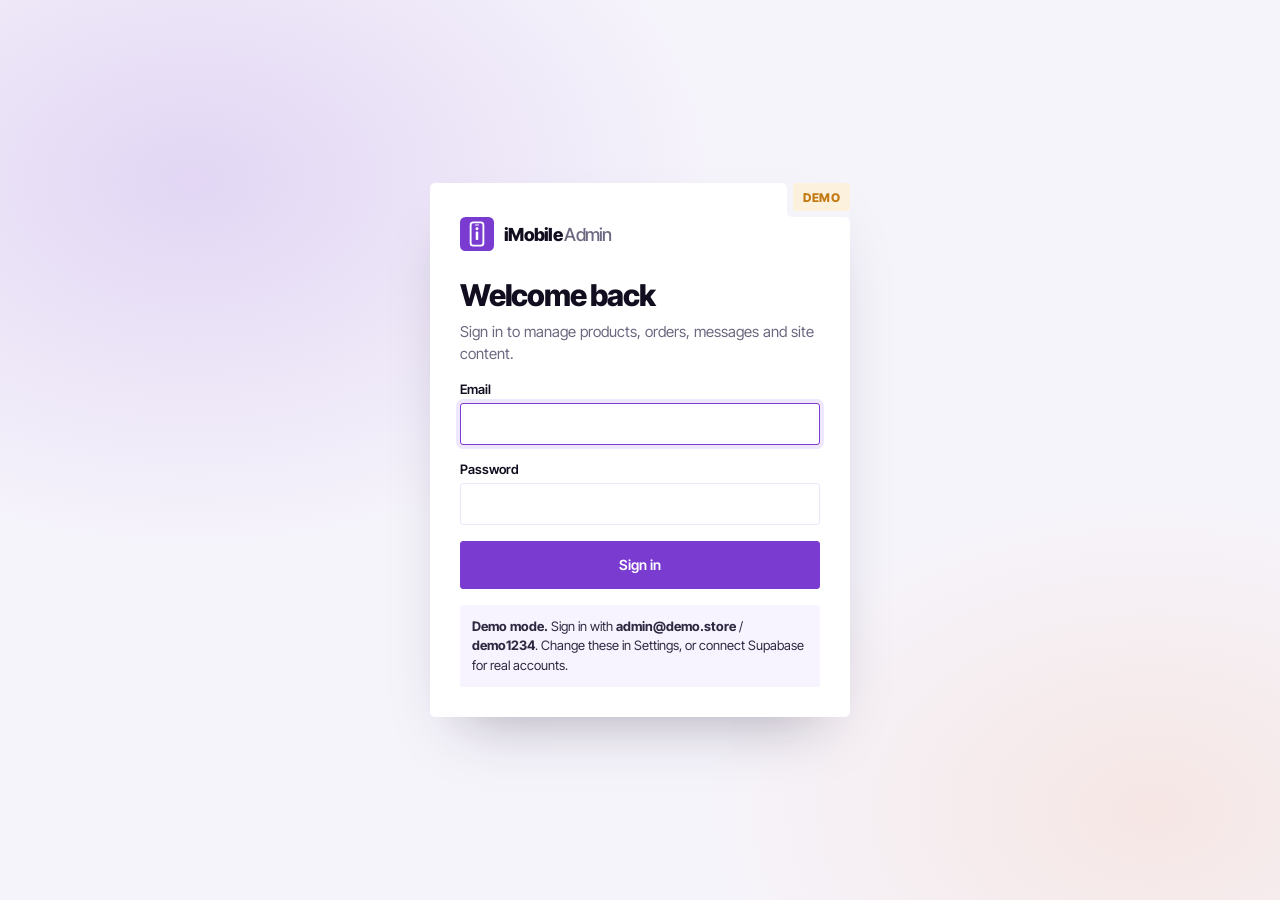
==== admin/index.html @ f0887893 "Admin panel and items added" ====
<!DOCTYPE html>
<html lang="en">
<head>
  <meta charset="UTF-8" />
  <meta name="viewport" content="width=device-width, initial-scale=1.0" />
  <title>Dashboard — iMobile</title>
  <meta name="robots" content="noindex, nofollow" />
  <link rel="icon" href="../assets/favicon.svg" type="image/svg+xml" />
  <meta name="theme-color" content="#7a3bd0" />
  <link rel="preconnect" href="https://fonts.googleapis.com" />
  <link rel="preconnect" href="https://fonts.gstatic.com" crossorigin />
  <link href="https://fonts.googleapis.com/css2?family=Inter+Tight:wght@400;500;600;700;800&display=swap" rel="stylesheet" />
  <link rel="stylesheet" href="admin.css" />
</head>
<body>

  <!-- ============ LOGIN ============ -->
  <section class="login" data-login hidden>
    <form class="login__card cut" data-login-form>
      <span class="cut__notch"><span class="mode-chip" data-mode-chip>Demo</span></span>
      <a href="../index.html" class="brand">
        <svg class="brand__mark" viewBox="0 0 64 64" aria-hidden="true">
          <rect width="64" height="64" rx="10" fill="#7a3bd0"/>
          <rect x="20" y="10" width="24" height="44" rx="5" fill="none" stroke="#fff" stroke-width="3.5"/>
          <circle cx="32" cy="22" r="2.8" fill="#fff"/><rect x="29.6" y="27.5" width="4.8" height="16" rx="1.5" fill="#fff"/>
          <rect x="28" y="14" width="8" height="1.8" rx="0.9" fill="#fff"/>
        </svg>
        <span>iMobile <em>Admin</em></span>
      </a>
      <h1>Welcome back</h1>
      <p class="muted">Sign in to manage products, orders, messages and site content.</p>
      <label class="fld"><span>Email</span><input class="inp" name="email" type="email" autocomplete="username" required /></label>
      <label class="fld"><span>Password</span><input class="inp" name="password" type="password" autocomplete="current-password" required /></label>
      <p class="login__error" data-login-error hidden></p>
      <button class="btn btn--primary btn--block" type="submit">Sign in</button>
      <p class="login__hint" data-demo-hint hidden></p>
    </form>
  </section>

  <!-- ============ APP ============ -->
  <div class="app" data-app hidden>
    <aside class="side" data-side>
      <a href="#/overview" class="brand">
        <svg class="brand__mark" viewBox="0 0 64 64" aria-hidden="true">
          <rect width="64" height="64" rx="10" fill="#7a3bd0"/>
          <rect x="20" y="10" width="24" height="44" rx="5" fill="none" stroke="#fff" stroke-width="3.5"/>
          <circle cx="32" cy="22" r="2.8" fill="#fff"/><rect x="29.6" y="27.5" width="4.8" height="16" rx="1.5" fill="#fff"/>
          <rect x="28" y="14" width="8" height="1.8" rx="0.9" fill="#fff"/>
        </svg>
        <span>iMobile <em>Admin</em></span>
      </a>
      <nav class="side__nav" data-side-nav></nav>
      <div class="side__foot">
        <div class="conn" data-conn></div>
        <a href="../index.html" target="_blank" rel="noopener" class="side__link">View store ↗</a>
        <button type="button" class="side__link" data-signout>Sign out</button>
      </div>
    </aside>
    <div class="scrim" data-scrim></div>

    <main class="main">
      <header class="top">
        <button type="button" class="iconbtn top__menu" data-menu aria-label="Open navigation">
          <svg viewBox="0 0 24 24" aria-hidden="true"><path d="M4 7h16M4 12h16M4 17h10"/></svg>
        </button>
        <div>
          <p class="top__crumb" data-crumb>Dashboard</p>
          <h1 class="top__title" data-title>Overview</h1>
        </div>
        <div class="top__right">
          <a href="#/inbox" class="iconbtn" aria-label="Inbox" data-top-inbox>
            <svg viewBox="0 0 24 24" aria-hidden="true"><path d="M4 13h4l2 3h4l2-3h4"/><path d="M5 5h14l1 8v6H4v-6z"/></svg>
            <span class="dot" data-top-dot hidden></span>
          </a>
          <span class="user" data-user></span>
        </div>
      </header>
      <section class="view" data-view aria-live="polite"></section>
    </main>
  </div>

  <div class="toasts" data-toasts></div>
  <div data-modal-root></div>

  <script src="../config.js"></script>
  <script src="../data.js"></script>
  <script src="../store.js"></script>
  <script src="admin.js"></script>
</body>
</html>
---- admin/admin.css ----
/* =========================================================
   iMobile Admin — same palette and corners as the store
   ========================================================= */
*,
*::before,
*::after {
  margin: 0;
  padding: 0;
  box-sizing: border-box;
}

:root {
  --ink: #120e1f;
  --ink-soft: #2e2840;
  --muted: #6b6880;
  --paper: #ffffff;
  --page: #f6f4fb;
  --tile: #f7f4ff;
  --tile-2: #ebe4fc;
  --line: rgba(23, 15, 44, 0.09);
  --accent: #7a3bd0;
  --accent-dk: #5e2aa8;
  --accent-soft: #efe7fd;
  --hot: #f2833f;
  --ok: #1f9d6b;
  --ok-soft: #e3f5ed;
  --warn: #c27a12;
  --warn-soft: #fcf1dc;
  --bad: #d14343;
  --bad-soft: #fbe6e6;
  --info: #2f6fd6;
  --info-soft: #e5eefc;
  --deep: #170f2c;
  --r-btn: 3px;
  --r-box: 5px;
  --side: 248px;
  --ease: cubic-bezier(0.7, 0, 0.2, 1);
}

html,
body {
  background: var(--page);
  color: var(--ink);
  font-family: "Inter Tight", "Helvetica Neue", Arial, sans-serif;
  font-size: 15px;
  -webkit-font-smoothing: antialiased;
}

a {
  color: inherit;
  text-decoration: none;
}

button,
input,
select,
textarea {
  font: inherit;
  color: inherit;
}

button {
  cursor: pointer;
}

ul {
  list-style: none;
}

svg {
  width: 18px;
  height: 18px;
  fill: none;
  stroke: currentColor;
  stroke-width: 1.8;
  stroke-linecap: round;
  stroke-linejoin: round;
  flex: none;
}

.art {
  stroke: none;
  width: 100%;
  height: 100%;
}

[hidden] {
  display: none !important;
}

.muted {
  color: var(--muted);
}

.sr-only {
  position: absolute;
  width: 1px;
  height: 1px;
  overflow: hidden;
  clip: rect(0 0 0 0);
}

/* ---------------- cut corner (same trick as the store) ---------------- */
.cut {
  --notch: var(--page);
  position: relative;
  border-radius: var(--r-box);
}

.cut__notch {
  position: absolute;
  z-index: 2;
  top: 0;
  right: 0;
  padding: 0 0 6px 6px;
  background: var(--notch);
  border-bottom-left-radius: var(--r-box);
}

.cut__notch::before,
.cut__notch::after {
  content: "";
  position: absolute;
  width: var(--r-box);
  height: var(--r-box);
  background: radial-gradient(circle at 0 100%, transparent calc(var(--r-box) - 0.5px), var(--notch) var(--r-box));
}

.cut__notch::before {
  top: 0;
  right: 100%;
}

.cut__notch::after {
  top: 100%;
  right: 0;
}

/* ---------------- buttons & inputs ---------------- */
.btn {
  display: inline-flex;
  align-items: center;
  justify-content: center;
  gap: 8px;
  height: 40px;
  padding: 0 16px;
  border: 1px solid var(--tile-2);
  border-radius: var(--r-btn);
  background: var(--paper);
  font-size: 14px;
  font-weight: 600;
  white-space: nowrap;
  transition: border-color 0.2s ease, background-color 0.2s ease, box-shadow 0.2s ease;
}

.btn:hover {
  border-color: var(--accent);
}

.btn svg {
  width: 16px;
  height: 16px;
}

.btn--primary {
  border-color: var(--accent);
  background: var(--accent);
  color: var(--paper);
}

.btn--primary:hover {
  background: var(--accent-dk);
  box-shadow: 0 10px 22px -12px rgba(122, 59, 208, 0.8);
}

.btn--danger {
  color: var(--bad);
}

.btn--danger:hover {
  border-color: var(--bad);
  background: var(--bad-soft);
}

.btn--ghost {
  border-color: transparent;
  background: transparent;
}

.btn--block {
  width: 100%;
  height: 48px;
}

.btn--sm {
  height: 32px;
  padding: 0 10px;
  font-size: 13px;
}

.btn:disabled {
  opacity: 0.55;
  cursor: not-allowed;
}

.iconbtn {
  position: relative;
  width: 40px;
  height: 40px;
  display: grid;
  place-items: center;
  border: 1px solid var(--tile-2);
  border-radius: var(--r-btn);
  background: var(--paper);
}

.iconbtn:hover {
  border-color: var(--accent);
}

.iconbtn .dot {
  position: absolute;
  top: 7px;
  right: 7px;
  width: 8px;
  height: 8px;
  border-radius: 50%;
  background: var(--hot);
  box-shadow: 0 0 0 2px var(--paper);
}

.fld {
  display: grid;
  gap: 6px;
  align-content: start;
}

.fld > span {
  font-size: 13px;
  font-weight: 600;
}

.fld small {
  font-size: 12px;
  color: var(--muted);
}

.inp {
  width: 100%;
  height: 42px;
  padding: 0 12px;
  border: 1px solid var(--tile-2);
  border-radius: var(--r-btn);
  background: var(--paper);
  font-size: 15px;
  transition: border-color 0.2s ease, box-shadow 0.2s ease;
}

textarea.inp {
  height: auto;
  min-height: 90px;
  padding: 10px 12px;
  line-height: 1.5;
  resize: vertical;
}

select.inp {
  appearance: none;
  padding-right: 34px;
  background: var(--paper) url("data:image/svg+xml,%3Csvg xmlns='http://www.w3.org/2000/svg' viewBox='0 0 24 24' fill='none' stroke='%236b6880' stroke-width='2'%3E%3Cpath d='m6 9 6 6 6-6'/%3E%3C/svg%3E") right 10px center / 16px no-repeat;
}

input[type="color"].inp {
  padding: 4px;
  width: 56px;
}

.inp:focus {
  outline: none;
  border-color: var(--accent);
  box-shadow: 0 0 0 4px var(--accent-soft);
}

.search {
  position: relative;
  flex: 1;
  min-width: 180px;
  max-width: 340px;
}

.search svg {
  position: absolute;
  left: 12px;
  top: 50%;
  translate: 0 -50%;
  color: var(--muted);
}

.search .inp {
  padding-left: 38px;
}

/* switch */
.switch {
  position: relative;
  display: inline-flex;
  align-items: center;
  gap: 10px;
  cursor: pointer;
  font-size: 14px;
  font-weight: 500;
}

.switch input {
  position: absolute;
  opacity: 0;
}

.switch i {
  width: 38px;
  height: 22px;
  border-radius: 999px;
  background: var(--tile-2);
  position: relative;
  transition: background-color 0.25s ease;
}

.switch i::after {
  content: "";
  position: absolute;
  top: 3px;
  left: 3px;
  width: 16px;
  height: 16px;
  border-radius: 50%;
  background: var(--paper);
  box-shadow: 0 1px 3px rgba(0, 0, 0, 0.2);
  transition: translate 0.25s var(--ease);
}

.switch input:checked + i {
  background: var(--accent);
}

.switch input:checked + i::after {
  translate: 16px 0;
}

.switch input:focus-visible + i {
  box-shadow: 0 0 0 4px var(--accent-soft);
}

/* status pills */
.pill {
  display: inline-flex;
  align-items: center;
  gap: 6px;
  height: 24px;
  padding: 0 9px;
  border-radius: var(--r-btn);
  font-size: 12px;
  font-weight: 700;
  text-transform: capitalize;
  white-space: nowrap;
}

.pill::before {
  content: "";
  width: 6px;
  height: 6px;
  border-radius: 50%;
  background: currentColor;
}

.pill--pending { background: var(--warn-soft); color: var(--warn); }
.pill--confirmed { background: var(--info-soft); color: var(--info); }
.pill--shipped { background: var(--accent-soft); color: var(--accent); }
.pill--delivered { background: var(--ok-soft); color: var(--ok); }
.pill--cancelled { background: var(--bad-soft); color: var(--bad); }
.pill--unread { background: var(--accent-soft); color: var(--accent); }
.pill--read { background: #eeedf2; color: var(--muted); }
.pill--replied { background: var(--ok-soft); color: var(--ok); }
.pill--archived { background: #eeedf2; color: var(--muted); }
.pill--hidden { background: #eeedf2; color: var(--muted); }
.pill--out { background: var(--bad-soft); color: var(--bad); }
.pill--low { background: var(--warn-soft); color: var(--warn); }

/* ---------------- LOGIN ---------------- */
.login {
  min-height: 100dvh;
  display: grid;
  place-items: center;
  padding: 20px;
  background:
    radial-gradient(60% 60% at 15% 20%, rgba(122, 59, 208, 0.16), transparent 70%),
    radial-gradient(50% 50% at 90% 90%, rgba(242, 131, 63, 0.12), transparent 70%),
    var(--page);
}

.login__card {
  width: min(420px, 100%);
  display: grid;
  gap: 16px;
  padding: 34px 30px 30px;
  background: var(--paper);
  box-shadow: 0 30px 60px -30px rgba(23, 15, 44, 0.35);
}

.login__card h1 {
  margin-top: 10px;
  font-size: 30px;
  font-weight: 800;
  letter-spacing: -0.04em;
}

.login__card .muted {
  margin-top: -8px;
  line-height: 1.45;
}

.login__error {
  padding: 10px 12px;
  border-radius: var(--r-btn);
  background: var(--bad-soft);
  color: var(--bad);
  font-size: 14px;
  font-weight: 600;
}

.login__hint {
  padding: 12px;
  border-radius: var(--r-btn);
  background: var(--tile);
  font-size: 13px;
  line-height: 1.5;
  color: var(--ink-soft);
}

.mode-chip {
  display: inline-flex;
  align-items: center;
  height: 28px;
  padding: 0 10px;
  border-radius: var(--r-btn);
  background: var(--warn-soft);
  color: var(--warn);
  font-size: 12px;
  font-weight: 800;
  text-transform: uppercase;
  letter-spacing: 0.04em;
}

.mode-chip.is-live {
  background: var(--ok-soft);
  color: var(--ok);
}

.brand {
  display: inline-flex;
  align-items: center;
  gap: 10px;
  font-size: 18px;
  font-weight: 800;
  letter-spacing: -0.04em;
}

.brand em {
  font-style: normal;
  font-weight: 500;
  color: var(--muted);
}

.brand__mark {
  width: 34px;
  height: 34px;
  stroke: none;
}

/* ---------------- APP SHELL ---------------- */
.app {
  display: grid;
  grid-template-columns: var(--side) 1fr;
  min-height: 100dvh;
}

.side {
  position: sticky;
  top: 0;
  height: 100dvh;
  display: flex;
  flex-direction: column;
  gap: 24px;
  padding: 22px 14px 16px;
  border-right: 1px solid var(--line);
  background: var(--paper);
}

.side .brand {
  padding: 0 8px;
}

.side__nav {
  display: grid;
  gap: 2px;
}

.side__nav p {
  margin: 14px 10px 6px;
  font-size: 11px;
  font-weight: 700;
  text-transform: uppercase;
  letter-spacing: 0.08em;
  color: var(--muted);
}

.side__nav a {
  display: flex;
  align-items: center;
  gap: 12px;
  height: 42px;
  padding: 0 10px;
  border-radius: var(--r-btn);
  font-size: 15px;
  font-weight: 600;
  color: var(--ink-soft);
  transition: background-color 0.2s ease, color 0.2s ease;
}

.side__nav a:hover {
  background: var(--tile);
}

.side__nav a.is-active {
  background: var(--accent-soft);
  color: var(--accent);
}

.side__nav .count {
  margin-left: auto;
  min-width: 22px;
  height: 22px;
  padding: 0 6px;
  display: grid;
  place-items: center;
  border-radius: var(--r-btn);
  background: var(--hot);
  color: var(--paper);
  font-size: 12px;
  font-weight: 800;
}

.side__foot {
  display: grid;
  gap: 4px;
  margin-top: auto;
}

.side__link {
  display: flex;
  align-items: center;
  height: 38px;
  padding: 0 10px;
  border: 0;
  border-radius: var(--r-btn);
  background: none;
  font-size: 14px;
  font-weight: 600;
  color: var(--muted);
  text-align: left;
}

.side__link:hover {
  background: var(--tile);
  color: var(--ink);
}

.conn {
  display: grid;
  gap: 4px;
  margin-bottom: 8px;
  padding: 12px;
  border-radius: var(--r-box);
  background: var(--tile);
  font-size: 13px;
  line-height: 1.4;
}

.conn strong {
  display: flex;
  align-items: center;
  gap: 8px;
}

.conn strong::before {
  content: "";
  width: 8px;
  height: 8px;
  border-radius: 50%;
  background: var(--warn);
}

.conn.is-live strong::before {
  background: var(--ok);
}

.conn span {
  color: var(--muted);
}

.main {
  min-width: 0;
}

.scrim {
  display: none;
}

.top {
  position: sticky;
  top: 0;
  z-index: 20;
  display: flex;
  align-items: center;
  gap: 14px;
  padding: 16px clamp(16px, 3vw, 32px);
  background: rgba(246, 244, 251, 0.85);
  -webkit-backdrop-filter: blur(14px);
  backdrop-filter: blur(14px);
  border-bottom: 1px solid var(--line);
}

.top__menu {
  display: none;
}

.top__crumb {
  font-size: 12px;
  font-weight: 600;
  color: var(--muted);
}

.top__title {
  font-size: 24px;
  font-weight: 800;
  letter-spacing: -0.04em;
  line-height: 1.1;
}

.top__right {
  display: flex;
  align-items: center;
  gap: 10px;
  margin-left: auto;
}

.user {
  display: inline-flex;
  align-items: center;
  gap: 8px;
  font-size: 14px;
  font-weight: 600;
}

.user b {
  width: 36px;
  height: 36px;
  display: grid;
  place-items: center;
  border-radius: var(--r-btn);
  background: var(--accent);
  color: var(--paper);
  font-size: 13px;
}

.view {
  padding: clamp(16px, 3vw, 32px);
  display: grid;
  gap: 18px;
  align-content: start;
}

/* ---------------- cards & layout ---------------- */
.card {
  border-radius: var(--r-box);
  background: var(--paper);
  box-shadow: 0 0 0 1px var(--line);
}

.card__head {
  display: flex;
  align-items: center;
  justify-content: space-between;
  gap: 12px;
  padding: 16px 18px;
  border-bottom: 1px solid var(--line);
}

.card__head h2 {
  font-size: 17px;
  font-weight: 700;
  letter-spacing: -0.02em;
}

.card__head a {
  font-size: 13px;
  font-weight: 700;
  color: var(--accent);
}

.card__body {
  padding: 18px;
}

.grid {
  display: grid;
  gap: 18px;
}

.grid--2 {
  grid-template-columns: 1.5fr 1fr;
}

.bar {
  display: flex;
  flex-wrap: wrap;
  align-items: center;
  gap: 10px;
}

.bar .spacer {
  flex: 1;
}

.tabs {
  display: flex;
  gap: 4px;
  padding: 4px;
  border-radius: var(--r-box);
  background: var(--paper);
  box-shadow: 0 0 0 1px var(--line);
  overflow-x: auto;
  scrollbar-width: none;
}

.tabs button {
  display: inline-flex;
  align-items: center;
  gap: 6px;
  height: 32px;
  padding: 0 12px;
  border: 0;
  border-radius: var(--r-btn);
  background: none;
  font-size: 13px;
  font-weight: 600;
  color: var(--muted);
  white-space: nowrap;
}

.tabs button.is-active {
  background: var(--accent-soft);
  color: var(--accent);
}

.tabs small {
  font-size: 11px;
  opacity: 0.75;
}

/* KPI tiles */
.kpis {
  display: grid;
  grid-template-columns: repeat(5, 1fr);
  gap: 14px;
}

.kpi {
  --notch: var(--page);
  padding: 18px;
  background: var(--paper);
  box-shadow: 0 0 0 1px var(--line);
}

.kpi:first-child {
  background: var(--accent);
  color: var(--paper);
  box-shadow: none;
}

.kpi__icon {
  width: 36px;
  height: 36px;
  display: grid;
  place-items: center;
  border-radius: var(--r-btn);
  background: var(--tile-2);
  color: var(--accent);
}

.kpi:first-child .kpi__icon {
  background: var(--paper);
}

.kpi p {
  margin-top: 26px;
  font-size: 13px;
  font-weight: 600;
  opacity: 0.75;
}

.kpi strong {
  display: block;
  margin-top: 4px;
  font-size: clamp(22px, 2vw, 30px);
  font-weight: 800;
  letter-spacing: -0.04em;
  white-space: nowrap;
}

.kpi small {
  display: block;
  margin-top: 4px;
  font-size: 12px;
  opacity: 0.7;
}

/* chart */
.chart {
  width: 100%;
  height: auto;
  stroke: none;
}

.chart rect {
  fill: var(--tile-2);
  transition: fill 0.2s ease;
}

.chart rect.has {
  fill: var(--accent);
}

.chart rect:hover {
  fill: var(--accent-dk);
}

.chart text {
  fill: var(--muted);
  font-size: 11px;
  font-family: inherit;
}

.chart line {
  stroke: var(--line);
}

/* tables */
.table-wrap {
  overflow-x: auto;
}

table {
  width: 100%;
  border-collapse: collapse;
  font-size: 14px;
}

th {
  padding: 12px 18px;
  text-align: left;
  font-size: 12px;
  font-weight: 700;
  text-transform: uppercase;
  letter-spacing: 0.05em;
  color: var(--muted);
  border-bottom: 1px solid var(--line);
  white-space: nowrap;
}

td {
  padding: 12px 18px;
  border-bottom: 1px solid var(--line);
  vertical-align: middle;
}

tr:last-child td {
  border-bottom: 0;
}

tbody tr[data-href] {
  cursor: pointer;
}

tbody tr[data-href]:hover td {
  background: var(--tile);
}

td .sub {
  display: block;
  font-size: 12px;
  color: var(--muted);
}

td.num {
  font-weight: 700;
  white-space: nowrap;
}

.thumb {
  width: 48px;
  height: 48px;
  padding: 4px;
  border-radius: var(--r-btn);
  background: var(--tile);
  overflow: hidden;
  flex: none;
}

.thumb img {
  width: 100%;
  height: 100%;
  object-fit: cover;
  border-radius: 2px;
}

.prod {
  display: flex;
  align-items: center;
  gap: 12px;
}

.prod b {
  display: block;
  font-weight: 700;
}

.row-actions {
  display: flex;
  gap: 6px;
  justify-content: flex-end;
}

.empty {
  padding: 48px 18px;
  text-align: center;
  color: var(--muted);
}

.empty strong {
  display: block;
  margin-bottom: 6px;
  font-size: 17px;
  color: var(--ink);
}

/* lists (latest messages etc.) */
.mini-list li {
  display: flex;
  align-items: center;
  gap: 12px;
  padding: 12px 18px;
  border-bottom: 1px solid var(--line);
}

.mini-list li:last-child {
  border-bottom: 0;
}

.mini-list a {
  display: flex;
  align-items: center;
  gap: 12px;
  width: 100%;
  min-width: 0;
}

.mini-list .txt {
  min-width: 0;
  flex: 1;
}

.mini-list .txt b {
  display: flex;
  align-items: center;
  gap: 8px;
  font-size: 14px;
}

.mini-list .txt > span {
  display: block;
  overflow: hidden;
  white-space: nowrap;
  text-overflow: ellipsis;
  font-size: 13px;
  color: var(--muted);
}

.mini-list time {
  font-size: 12px;
  color: var(--muted);
  white-space: nowrap;
}

.ava {
  width: 36px;
  height: 36px;
  flex: none;
  display: grid;
  place-items: center;
  border-radius: var(--r-btn);
  background: var(--tile-2);
  color: var(--accent);
  font-size: 13px;
  font-weight: 800;
}

/* ---------------- INBOX ---------------- */
.inbox {
  display: grid;
  grid-template-columns: minmax(280px, 380px) 1fr;
  min-height: calc(100dvh - 190px);
  overflow: hidden;
}

.inbox__list {
  border-right: 1px solid var(--line);
  overflow-y: auto;
  max-height: calc(100dvh - 190px);
}

.msg {
  display: grid;
  grid-template-columns: 36px 1fr;
  gap: 12px;
  padding: 14px 16px;
  border-bottom: 1px solid var(--line);
  cursor: pointer;
  transition: background-color 0.2s ease;
}

.msg:hover {
  background: var(--tile);
}

.msg.is-active {
  background: var(--accent-soft);
}

.msg__top {
  display: flex;
  justify-content: space-between;
  gap: 8px;
}

.msg__top b {
  overflow: hidden;
  white-space: nowrap;
  text-overflow: ellipsis;
  font-size: 14px;
  font-weight: 600;
}

.msg.is-unread .msg__top b {
  font-weight: 800;
}

.msg.is-unread .ava {
  background: var(--accent);
  color: var(--paper);
}

.msg time {
  flex: none;
  font-size: 12px;
  color: var(--muted);
}

.msg__topic {
  margin-top: 2px;
  font-size: 13px;
  font-weight: 600;
}

.msg__snip {
  margin-top: 2px;
  overflow: hidden;
  white-space: nowrap;
  text-overflow: ellipsis;
  font-size: 13px;
  color: var(--muted);
}

.reader {
  display: flex;
  flex-direction: column;
  min-width: 0;
}

.reader__head {
  display: flex;
  flex-wrap: wrap;
  align-items: flex-start;
  justify-content: space-between;
  gap: 14px;
  padding: 20px 22px;
  border-bottom: 1px solid var(--line);
}

.reader__head h2 {
  font-size: 20px;
  font-weight: 800;
  letter-spacing: -0.03em;
}

.reader__meta {
  display: flex;
  flex-wrap: wrap;
  gap: 6px 16px;
  margin-top: 6px;
  font-size: 13px;
  color: var(--muted);
}

.reader__meta a {
  color: var(--accent);
  font-weight: 600;
}

.reader__body {
  padding: 22px;
  font-size: 16px;
  line-height: 1.65;
  white-space: pre-wrap;
  overflow-wrap: anywhere;
}

.reply {
  display: grid;
  gap: 10px;
  margin-top: auto;
  padding: 18px 22px 22px;
  border-top: 1px solid var(--line);
  background: var(--tile);
}

.reply .inp {
  min-height: 120px;
}

.replies {
  display: grid;
  gap: 10px;
  padding: 0 22px 22px;
}

.replies article {
  padding: 12px 14px;
  border-left: 3px solid var(--accent);
  border-radius: var(--r-btn);
  background: var(--tile);
  font-size: 14px;
  line-height: 1.55;
  white-space: pre-wrap;
}

.replies small {
  display: block;
  margin-bottom: 4px;
  font-size: 12px;
  color: var(--muted);
}

.back {
  display: none;
}

/* ---------------- DRAWER (order / product editor) ---------------- */
.drawer {
  position: fixed;
  inset: 0;
  z-index: 60;
  display: flex;
  justify-content: flex-end;
  background: rgba(23, 15, 44, 0.35);
  -webkit-backdrop-filter: blur(3px);
  backdrop-filter: blur(3px);
  opacity: 0;
  transition: opacity 0.3s ease;
}

.drawer.is-open {
  opacity: 1;
}

.drawer__panel {
  width: min(640px, 100%);
  height: 100%;
  display: flex;
  flex-direction: column;
  background: var(--paper);
  box-shadow: -30px 0 60px -30px rgba(23, 15, 44, 0.4);
  translate: 40px 0;
  transition: translate 0.45s var(--ease);
}

.drawer.is-open .drawer__panel {
  translate: 0 0;
}

.drawer__head {
  display: flex;
  align-items: center;
  justify-content: space-between;
  gap: 12px;
  padding: 18px 22px;
  border-bottom: 1px solid var(--line);
}

.drawer__head h2 {
  font-size: 20px;
  font-weight: 800;
  letter-spacing: -0.03em;
}

.drawer__body {
  flex: 1;
  overflow-y: auto;
  padding: 22px;
  display: grid;
  gap: 20px;
  align-content: start;
}

.drawer__foot {
  display: flex;
  gap: 10px;
  justify-content: flex-end;
  padding: 14px 22px;
  border-top: 1px solid var(--line);
  background: var(--paper);
}

.sec {
  display: grid;
  gap: 12px;
}

.sec > h3 {
  font-size: 13px;
  font-weight: 700;
  text-transform: uppercase;
  letter-spacing: 0.06em;
  color: var(--muted);
}

.two {
  display: grid;
  grid-template-columns: 1fr 1fr;
  gap: 12px;
}

.three {
  display: grid;
  grid-template-columns: repeat(3, 1fr);
  gap: 12px;
}

.kv {
  display: grid;
  grid-template-columns: 120px 1fr;
  gap: 8px 14px;
  font-size: 14px;
}

.kv dt {
  color: var(--muted);
}

.kv dd {
  font-weight: 600;
  overflow-wrap: anywhere;
}

.kv dd a {
  color: var(--accent);
}

.items li {
  display: flex;
  justify-content: space-between;
  gap: 12px;
  padding: 10px 0;
  border-bottom: 1px solid var(--line);
  font-size: 14px;
}

.items li span {
  display: block;
  font-size: 12px;
  color: var(--muted);
}

.totals {
  display: grid;
  grid-template-columns: 1fr auto;
  gap: 6px;
  font-size: 14px;
}

.totals dt {
  color: var(--muted);
}

.totals dd {
  text-align: right;
  font-weight: 600;
}

.totals .grand {
  font-size: 18px;
  font-weight: 800;
  color: var(--ink);
}

.status-picker {
  display: flex;
  flex-wrap: wrap;
  gap: 6px;
}

.status-picker button {
  height: 34px;
  padding: 0 12px;
  border: 1px solid var(--tile-2);
  border-radius: var(--r-btn);
  background: var(--paper);
  font-size: 13px;
  font-weight: 700;
  text-transform: capitalize;
}

.status-picker button.is-active {
  border-color: var(--accent);
  background: var(--accent);
  color: var(--paper);
}

/* product editor bits */
.imgdrop {
  display: grid;
  grid-template-columns: 120px 1fr;
  gap: 14px;
  align-items: center;
}

.imgdrop__preview {
  aspect-ratio: 1;
  padding: 8px;
  border-radius: var(--r-box);
  background: var(--tile);
  overflow: hidden;
}

.imgdrop__preview img {
  width: 100%;
  height: 100%;
  object-fit: cover;
  border-radius: var(--r-btn);
}

.imgdrop__actions {
  display: flex;
  flex-wrap: wrap;
  gap: 8px;
}

.rows {
  display: grid;
  gap: 8px;
}

.rows > div {
  display: grid;
  grid-template-columns: 1fr 1fr 40px;
  gap: 8px;
  align-items: center;
}

.rows.colors > div {
  grid-template-columns: 1fr 56px 40px;
}

.rows .iconbtn {
  width: 40px;
  height: 42px;
}

/* content editor */
.form-grid {
  display: grid;
  gap: 18px;
}

.savebar {
  position: sticky;
  bottom: 0;
  z-index: 10;
  display: flex;
  align-items: center;
  justify-content: space-between;
  gap: 12px;
  padding: 12px 16px;
  border-radius: var(--r-box);
  background: var(--deep);
  color: var(--paper);
  box-shadow: 0 20px 40px -20px rgba(23, 15, 44, 0.6);
}

.savebar p {
  font-size: 14px;
  opacity: 0.8;
}

.note {
  padding: 14px 16px;
  border-radius: var(--r-box);
  background: var(--tile);
  font-size: 14px;
  line-height: 1.55;
  color: var(--ink-soft);
}

.note code {
  padding: 1px 5px;
  border-radius: var(--r-btn);
  background: var(--tile-2);
  font-size: 13px;
}

.note--warn {
  background: var(--warn-soft);
}

/* ---------------- TOASTS ---------------- */
.toasts {
  position: fixed;
  z-index: 100;
  right: 18px;
  top: 18px;
  display: grid;
  gap: 8px;
  width: min(360px, calc(100% - 36px));
}

.toast {
  display: flex;
  align-items: center;
  gap: 10px;
  padding: 12px 14px;
  border-radius: var(--r-box);
  background: var(--deep);
  color: var(--paper);
  font-size: 14px;
  font-weight: 500;
  box-shadow: 0 20px 40px -18px rgba(23, 15, 44, 0.6);
  animation: toast-in 0.45s var(--ease) both;
}

.toast.is-bad {
  background: var(--bad);
}

.toast a {
  margin-left: auto;
  font-weight: 700;
  color: #cdb6f5;
}

@keyframes toast-in {
  from {
    opacity: 0;
    translate: 0 16px;
  }
}

/* confirm dialog */
.confirm {
  position: fixed;
  inset: 0;
  z-index: 90;
  display: grid;
  place-items: center;
  padding: 16px;
  background: rgba(23, 15, 44, 0.4);
}

.confirm__box {
  width: min(400px, 100%);
  display: grid;
  gap: 12px;
  padding: 22px;
  border-radius: var(--r-box);
  background: var(--paper);
}

.confirm__box h3 {
  font-size: 18px;
  font-weight: 800;
}

.confirm__box p {
  color: var(--muted);
  line-height: 1.5;
}

.confirm__box .bar {
  justify-content: flex-end;
  margin-top: 6px;
}

/* ---------------- RESPONSIVE ---------------- */
@media (max-width: 1200px) {
  .kpis {
    grid-template-columns: repeat(3, 1fr);
  }
}

@media (max-width: 1000px) {
  .grid--2 {
    grid-template-columns: 1fr;
  }
}

@media (max-width: 900px) {
  .app {
    grid-template-columns: 1fr;
  }

  .side {
    position: fixed;
    z-index: 70;
    left: 0;
    width: min(280px, 84vw);
    translate: -100% 0;
    transition: translate 0.4s var(--ease);
  }

  body.side-open .side {
    translate: 0 0;
    box-shadow: 30px 0 60px -30px rgba(23, 15, 44, 0.5);
  }

  .scrim {
    display: block;
    position: fixed;
    inset: 0;
    z-index: 65;
    background: rgba(23, 15, 44, 0.35);
    opacity: 0;
    pointer-events: none;
    transition: opacity 0.3s ease;
  }

  body.side-open .scrim {
    opacity: 1;
    pointer-events: auto;
  }

  .top__menu {
    display: grid;
  }

  .user span {
    display: none;
  }

  .inbox {
    grid-template-columns: 1fr;
  }

  .inbox__list {
    border-right: 0;
  }

  .inbox.is-reading .inbox__list {
    display: none;
  }

  .inbox:not(.is-reading) .reader {
    display: none;
  }

  .back {
    display: inline-flex;
  }
}

@media (max-width: 640px) {
  html,
  body {
    font-size: 14px;
  }

  .kpis {
    grid-template-columns: 1fr 1fr;
  }

  .kpi:first-child {
    grid-column: 1 / -1;
  }

  .two,
  .three {
    grid-template-columns: 1fr;
  }

  .top__title {
    font-size: 20px;
  }

  th,
  td {
    padding: 10px 12px;
  }

  .hide-sm {
    display: none;
  }

  .search {
    max-width: none;
    flex-basis: 100%;
  }

  .imgdrop {
    grid-template-columns: 90px 1fr;
  }

  .kv {
    grid-template-columns: 96px 1fr;
  }

  .savebar p {
    display: none;
  }

  .savebar .btn {
    flex: 1;
  }
}

/* let wide tables scroll inside their card instead of stretching the page */
.view > *,
.grid > * {
  min-width: 0;
}

.thumb img,
.imgdrop__preview img {
  object-fit: contain;
}
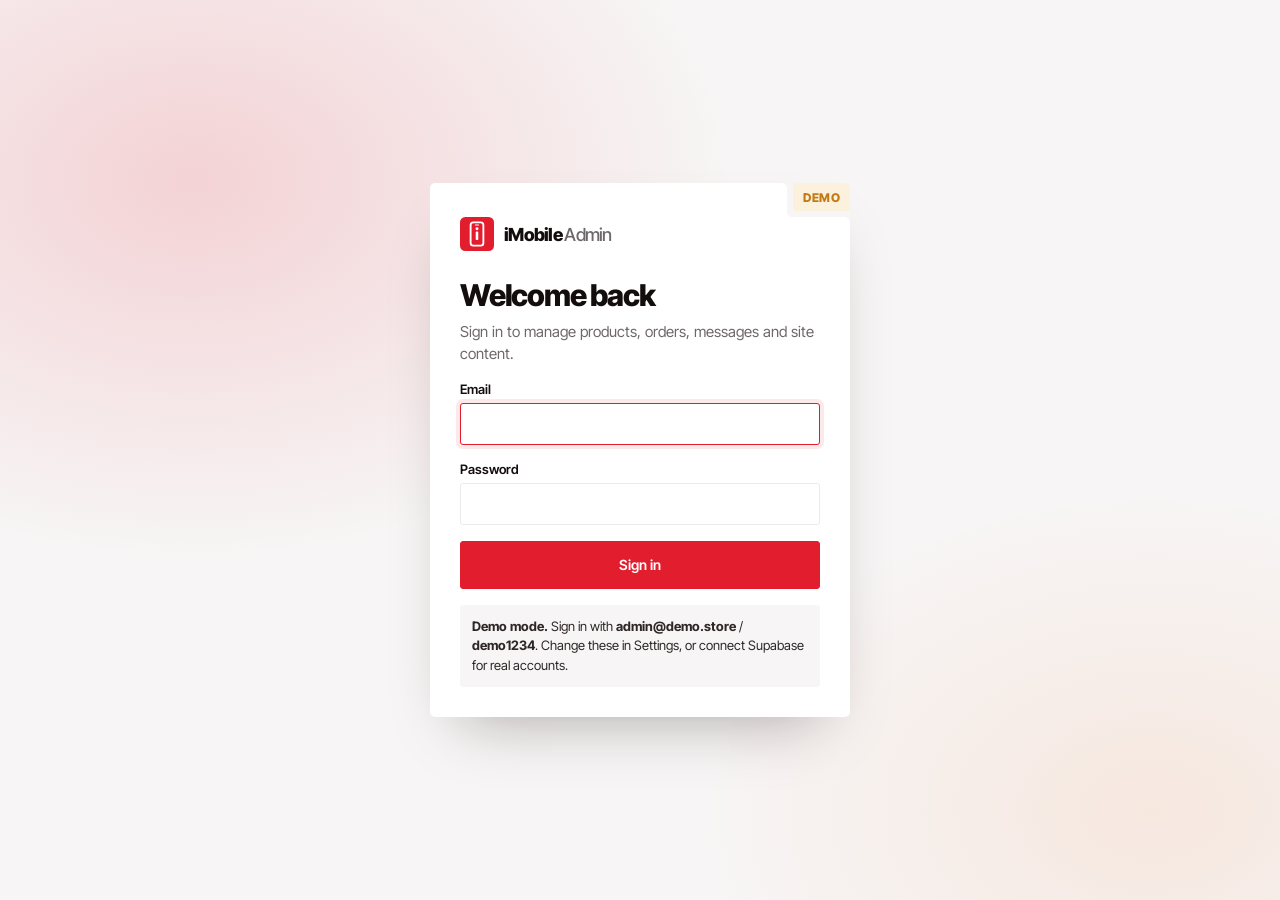
==== commit 4dddcec3: "New theme" ====
--- a/admin/index.html
+++ b/admin/index.html
@@ -6,7 +6,7 @@
   <title>Dashboard — iMobile</title>
   <meta name="robots" content="noindex, nofollow" />
   <link rel="icon" href="../assets/favicon.svg" type="image/svg+xml" />
-  <meta name="theme-color" content="#7a3bd0" />
+  <meta name="theme-color" content="#e11d2e" />
   <link rel="preconnect" href="https://fonts.googleapis.com" />
   <link rel="preconnect" href="https://fonts.gstatic.com" crossorigin />
   <link href="https://fonts.googleapis.com/css2?family=Inter+Tight:wght@400;500;600;700;800&display=swap" rel="stylesheet" />
@@ -20,7 +20,7 @@
       <span class="cut__notch"><span class="mode-chip" data-mode-chip>Demo</span></span>
       <a href="../index.html" class="brand">
         <svg class="brand__mark" viewBox="0 0 64 64" aria-hidden="true">
-          <rect width="64" height="64" rx="10" fill="#7a3bd0"/>
+          <rect width="64" height="64" rx="10" fill="#e11d2e"/>
           <rect x="20" y="10" width="24" height="44" rx="5" fill="none" stroke="#fff" stroke-width="3.5"/>
           <circle cx="32" cy="22" r="2.8" fill="#fff"/><rect x="29.6" y="27.5" width="4.8" height="16" rx="1.5" fill="#fff"/>
           <rect x="28" y="14" width="8" height="1.8" rx="0.9" fill="#fff"/>
@@ -39,16 +39,36 @@
 
   <!-- ============ APP ============ -->
   <div class="app" data-app hidden>
-    <aside class="side" data-side>
+    <!-- top bar (desktop) -->
+    <header class="topbar">
       <a href="#/overview" class="brand">
         <svg class="brand__mark" viewBox="0 0 64 64" aria-hidden="true">
-          <rect width="64" height="64" rx="10" fill="#7a3bd0"/>
+          <rect width="64" height="64" rx="10" fill="#e11d2e"/>
           <rect x="20" y="10" width="24" height="44" rx="5" fill="none" stroke="#fff" stroke-width="3.5"/>
           <circle cx="32" cy="22" r="2.8" fill="#fff"/><rect x="29.6" y="27.5" width="4.8" height="16" rx="1.5" fill="#fff"/>
           <rect x="28" y="14" width="8" height="1.8" rx="0.9" fill="#fff"/>
         </svg>
-        <span>iMobile <em>Admin</em></span>
+        <span class="brand__txt"><b>iMobile</b><small>Store admin</small></span>
       </a>
+      <nav class="topnav" data-top-nav aria-label="Dashboard"></nav>
+      <div class="topbar__right">
+        <span class="conn-chip" data-conn-chip></span>
+        <a href="#/inbox" class="iconbtn" aria-label="Inbox"><svg viewBox="0 0 24 24" aria-hidden="true"><path d="M4 13h4l2 3h4l2-3h4"/><path d="M5 5h14l1 8v6H4v-6z"/></svg><span class="dot" data-top-dot hidden></span></a>
+        <a href="../index.html" target="_blank" rel="noopener" class="iconbtn hide-md" aria-label="View store"><svg viewBox="0 0 24 24" aria-hidden="true"><path d="M7 17 17 7M9 7h8v8"/></svg></a>
+        <a href="#/settings" class="iconbtn hide-md" aria-label="Settings"><svg viewBox="0 0 24 24" aria-hidden="true"><circle cx="12" cy="12" r="3"/><path d="M12 2v3M12 19v3M4.2 4.2l2.1 2.1M17.7 17.7l2.1 2.1M2 12h3M19 12h3M4.2 19.8l2.1-2.1M17.7 6.3l2.1-2.1"/></svg></a>
+        <span class="user" data-user></span>
+        <button type="button" class="iconbtn top__menu" data-menu aria-label="Open navigation"><svg viewBox="0 0 24 24" aria-hidden="true"><path d="M4 7h16M4 12h16M4 17h10"/></svg></button>
+      </div>
+    </header>
+
+    <!-- drawer (tablet / phone) -->
+    <aside class="side" data-side>
+      <a href="#/overview" class="brand"><svg class="brand__mark" viewBox="0 0 64 64" aria-hidden="true">
+          <rect width="64" height="64" rx="10" fill="#e11d2e"/>
+          <rect x="20" y="10" width="24" height="44" rx="5" fill="none" stroke="#fff" stroke-width="3.5"/>
+          <circle cx="32" cy="22" r="2.8" fill="#fff"/><rect x="29.6" y="27.5" width="4.8" height="16" rx="1.5" fill="#fff"/>
+          <rect x="28" y="14" width="8" height="1.8" rx="0.9" fill="#fff"/>
+        </svg><span class="brand__txt"><b>iMobile</b><small>Store admin</small></span></a>
       <nav class="side__nav" data-side-nav></nav>
       <div class="side__foot">
         <div class="conn" data-conn></div>
@@ -59,22 +79,15 @@
     <div class="scrim" data-scrim></div>
 
     <main class="main">
-      <header class="top">
-        <button type="button" class="iconbtn top__menu" data-menu aria-label="Open navigation">
-          <svg viewBox="0 0 24 24" aria-hidden="true"><path d="M4 7h16M4 12h16M4 17h10"/></svg>
-        </button>
+      <div class="pagehead">
+        <a href="#/overview" class="iconbtn pagehead__back" data-back-btn aria-label="Back to overview"><svg viewBox="0 0 24 24" aria-hidden="true"><path d="M19 12H5M11 6l-6 6 6 6"/></svg></a>
         <div>
           <p class="top__crumb" data-crumb>Dashboard</p>
-          <h1 class="top__title" data-title>Overview</h1>
+          <h1 class="pagehead__title" data-title>Overview</h1>
+          <p class="pagehead__sub" data-sub></p>
         </div>
-        <div class="top__right">
-          <a href="#/inbox" class="iconbtn" aria-label="Inbox" data-top-inbox>
-            <svg viewBox="0 0 24 24" aria-hidden="true"><path d="M4 13h4l2 3h4l2-3h4"/><path d="M5 5h14l1 8v6H4v-6z"/></svg>
-            <span class="dot" data-top-dot hidden></span>
-          </a>
-          <span class="user" data-user></span>
-        </div>
-      </header>
+        <div class="pagehead__actions" data-actions></div>
+      </div>
       <section class="view" data-view aria-live="polite"></section>
     </main>
   </div>
--- a/admin/admin.css
+++ b/admin/admin.css
@@ -10,18 +10,18 @@
 }
 
 :root {
-  --ink: #120e1f;
-  --ink-soft: #2e2840;
-  --muted: #6b6880;
+  --ink: #140d0e;
+  --ink-soft: #2e2627;
+  --muted: #6e6869;
   --paper: #ffffff;
-  --page: #f6f4fb;
-  --tile: #f7f4ff;
-  --tile-2: #ebe4fc;
-  --line: rgba(23, 15, 44, 0.09);
-  --accent: #7a3bd0;
-  --accent-dk: #5e2aa8;
-  --accent-soft: #efe7fd;
-  --hot: #f2833f;
+  --page: #f7f5f5;
+  --tile: #f7f5f5;
+  --tile-2: #eeeaea;
+  --line: rgba(26, 12, 14, 0.09);
+  --accent: #e11d2e;
+  --accent-dk: #b5121f;
+  --accent-soft: #fde8ea;
+  --hot: #e11d2e;
   --ok: #1f9d6b;
   --ok-soft: #e3f5ed;
   --warn: #c27a12;
@@ -30,7 +30,7 @@
   --bad-soft: #fbe6e6;
   --info: #2f6fd6;
   --info-soft: #e5eefc;
-  --deep: #170f2c;
+  --deep: #1a0b0e;
   --r-btn: 3px;
   --r-box: 5px;
   --side: 248px;
@@ -170,7 +170,7 @@
 
 .btn--primary:hover {
   background: var(--accent-dk);
-  box-shadow: 0 10px 22px -12px rgba(122, 59, 208, 0.8);
+  box-shadow: 0 10px 22px -12px rgba(225, 29, 46, 0.8);
 }
 
 .btn--danger {
@@ -267,7 +267,7 @@
 select.inp {
   appearance: none;
   padding-right: 34px;
-  background: var(--paper) url("data:image/svg+xml,%3Csvg xmlns='http://www.w3.org/2000/svg' viewBox='0 0 24 24' fill='none' stroke='%236b6880' stroke-width='2'%3E%3Cpath d='m6 9 6 6 6-6'/%3E%3C/svg%3E") right 10px center / 16px no-repeat;
+  background: var(--paper) url("data:image/svg+xml,%3Csvg xmlns='http://www.w3.org/2000/svg' viewBox='0 0 24 24' fill='none' stroke='%236e6869' stroke-width='2'%3E%3Cpath d='m6 9 6 6 6-6'/%3E%3C/svg%3E") right 10px center / 16px no-repeat;
 }
 
 input[type="color"].inp {
@@ -392,7 +392,7 @@
   place-items: center;
   padding: 20px;
   background:
-    radial-gradient(60% 60% at 15% 20%, rgba(122, 59, 208, 0.16), transparent 70%),
+    radial-gradient(60% 60% at 15% 20%, rgba(225, 29, 46, 0.16), transparent 70%),
     radial-gradient(50% 50% at 90% 90%, rgba(242, 131, 63, 0.12), transparent 70%),
     var(--page);
 }
@@ -403,7 +403,7 @@
   gap: 16px;
   padding: 34px 30px 30px;
   background: var(--paper);
-  box-shadow: 0 30px 60px -30px rgba(23, 15, 44, 0.35);
+  box-shadow: 0 30px 60px -30px rgba(26, 12, 14, 0.35);
 }
 
 .login__card h1 {
@@ -623,7 +623,7 @@
   align-items: center;
   gap: 14px;
   padding: 16px clamp(16px, 3vw, 32px);
-  background: rgba(246, 244, 251, 0.85);
+  background: rgba(247, 245, 245, 0.85);
   -webkit-backdrop-filter: blur(14px);
   backdrop-filter: blur(14px);
   border-bottom: 1px solid var(--line);
@@ -1181,7 +1181,7 @@
   z-index: 60;
   display: flex;
   justify-content: flex-end;
-  background: rgba(23, 15, 44, 0.35);
+  background: rgba(26, 12, 14, 0.35);
   -webkit-backdrop-filter: blur(3px);
   backdrop-filter: blur(3px);
   opacity: 0;
@@ -1198,7 +1198,7 @@
   display: flex;
   flex-direction: column;
   background: var(--paper);
-  box-shadow: -30px 0 60px -30px rgba(23, 15, 44, 0.4);
+  box-shadow: -30px 0 60px -30px rgba(26, 12, 14, 0.4);
   translate: 40px 0;
   transition: translate 0.45s var(--ease);
 }
@@ -1413,7 +1413,7 @@
   border-radius: var(--r-box);
   background: var(--deep);
   color: var(--paper);
-  box-shadow: 0 20px 40px -20px rgba(23, 15, 44, 0.6);
+  box-shadow: 0 20px 40px -20px rgba(26, 12, 14, 0.6);
 }
 
 .savebar p {
@@ -1462,7 +1462,7 @@
   color: var(--paper);
   font-size: 14px;
   font-weight: 500;
-  box-shadow: 0 20px 40px -18px rgba(23, 15, 44, 0.6);
+  box-shadow: 0 20px 40px -18px rgba(26, 12, 14, 0.6);
   animation: toast-in 0.45s var(--ease) both;
 }
 
@@ -1473,7 +1473,7 @@
 .toast a {
   margin-left: auto;
   font-weight: 700;
-  color: #cdb6f5;
+  color: #ffb3ba;
 }
 
 @keyframes toast-in {
@@ -1491,7 +1491,7 @@
   display: grid;
   place-items: center;
   padding: 16px;
-  background: rgba(23, 15, 44, 0.4);
+  background: rgba(26, 12, 14, 0.4);
 }
 
 .confirm__box {
@@ -1531,7 +1531,7 @@
   }
 }
 
-@media (max-width: 900px) {
+@media (max-width: 1100px) {
   .app {
     grid-template-columns: 1fr;
   }
@@ -1547,7 +1547,7 @@
 
   body.side-open .side {
     translate: 0 0;
-    box-shadow: 30px 0 60px -30px rgba(23, 15, 44, 0.5);
+    box-shadow: 30px 0 60px -30px rgba(26, 12, 14, 0.5);
   }
 
   .scrim {
@@ -1555,7 +1555,7 @@
     position: fixed;
     inset: 0;
     z-index: 65;
-    background: rgba(23, 15, 44, 0.35);
+    background: rgba(26, 12, 14, 0.35);
     opacity: 0;
     pointer-events: none;
     transition: opacity 0.3s ease;
@@ -1659,3 +1659,1090 @@
 .imgdrop__preview img {
   object-fit: contain;
 }
+
+/* =========================================================
+   V2 SHELL — top bar + dark pill navigation
+   ========================================================= */
+:root {
+  --night: #16100f;
+  --night-2: #2a1c1d;
+  --grad-1: #ff4d5c;
+  --grad-2: #d01426;
+}
+
+.app {
+  display: block;
+}
+
+.side {
+  display: none;
+}
+
+.topbar {
+  position: sticky;
+  top: 0;
+  z-index: 30;
+  display: flex;
+  align-items: center;
+  gap: 18px;
+  padding: 14px clamp(16px, 2.6vw, 32px);
+  background: rgba(247, 245, 245, 0.88);
+  -webkit-backdrop-filter: blur(14px);
+  backdrop-filter: blur(14px);
+}
+
+.brand__txt {
+  display: grid;
+  line-height: 1.05;
+}
+
+.brand__txt b {
+  font-size: 18px;
+  font-weight: 800;
+  letter-spacing: -0.04em;
+}
+
+.brand__txt small {
+  font-size: 11px;
+  font-weight: 500;
+  letter-spacing: 0;
+  color: var(--muted);
+}
+
+.topnav {
+  display: flex;
+  gap: 2px;
+  margin: 0 auto;
+  padding: 5px;
+  border-radius: var(--r-box);
+  background: var(--night);
+  box-shadow: 0 14px 30px -18px rgba(22, 17, 42, 0.7);
+}
+
+.topnav a {
+  position: relative;
+  display: inline-flex;
+  align-items: center;
+  gap: 7px;
+  height: 36px;
+  padding: 0 14px;
+  border-radius: var(--r-btn);
+  font-size: 13px;
+  font-weight: 600;
+  color: rgba(255, 255, 255, 0.78);
+  white-space: nowrap;
+  transition: background-color 0.2s ease, color 0.2s ease;
+}
+
+.topnav a:hover {
+  color: #fff;
+  background: rgba(255, 255, 255, 0.07);
+}
+
+.topnav a.is-active {
+  background: linear-gradient(135deg, var(--grad-1), var(--grad-2));
+  color: #fff;
+}
+
+.topnav a.is-active::before {
+  content: "+";
+  font-weight: 700;
+}
+
+.topnav .count {
+  min-width: 18px;
+  height: 18px;
+  padding: 0 5px;
+  display: grid;
+  place-items: center;
+  border-radius: var(--r-btn);
+  background: var(--hot);
+  color: #fff;
+  font-size: 11px;
+  font-weight: 800;
+}
+
+.topbar__right {
+  display: flex;
+  align-items: center;
+  gap: 8px;
+}
+
+.conn-chip {
+  display: inline-flex;
+  align-items: center;
+  gap: 6px;
+  height: 40px;
+  padding: 0 12px;
+  border: 1px solid var(--tile-2);
+  border-radius: var(--r-btn);
+  background: var(--paper);
+  font-size: 12px;
+  font-weight: 700;
+  color: var(--warn);
+}
+
+.conn-chip::before {
+  content: "";
+  width: 7px;
+  height: 7px;
+  border-radius: 50%;
+  background: currentColor;
+}
+
+.conn-chip.is-live {
+  color: var(--ok);
+}
+
+.user b {
+  width: 40px;
+  height: 40px;
+}
+
+.pagehead {
+  display: flex;
+  align-items: center;
+  gap: 16px;
+  padding: 8px clamp(16px, 2.6vw, 32px) 0;
+}
+
+.pagehead__back {
+  align-self: center;
+  border-radius: 50%;
+}
+
+.pagehead__title {
+  font-size: clamp(28px, 3vw, 40px);
+  font-weight: 700;
+  letter-spacing: -0.045em;
+  line-height: 1.05;
+}
+
+.pagehead__sub {
+  margin-top: 4px;
+  font-size: 14px;
+  color: var(--muted);
+}
+
+.pagehead__actions {
+  display: flex;
+  gap: 8px;
+  margin-left: auto;
+}
+
+.pagehead__actions .btn {
+  height: 46px;
+  padding: 0 20px;
+}
+
+.btn--grad {
+  border: 0;
+  background: linear-gradient(135deg, var(--grad-1), var(--grad-2));
+  color: #fff;
+  box-shadow: 0 14px 28px -14px rgba(208, 20, 38, 0.9);
+}
+
+.btn--grad:hover {
+  box-shadow: 0 16px 30px -12px rgba(208, 20, 38, 1);
+}
+
+@media (max-width: 1100px) {
+  .side {
+    display: flex;
+  }
+
+  .topnav {
+    display: none;
+  }
+
+  .topbar {
+    justify-content: space-between;
+  }
+
+  .hide-md {
+    display: none;
+  }
+}
+
+@media (max-width: 640px) {
+  .conn-chip,
+  .user span {
+    display: none;
+  }
+
+  .pagehead {
+    flex-wrap: wrap;
+  }
+
+  .pagehead__back {
+    display: none;
+  }
+
+  .pagehead__actions {
+    width: 100%;
+    margin-left: 0;
+  }
+
+  .pagehead__actions .btn {
+    flex: 1;
+  }
+}
+
+/* =========================================================
+   OVERVIEW — stat cards
+   ========================================================= */
+.stats {
+  display: grid;
+  grid-template-columns: repeat(4, 1fr);
+  gap: 14px;
+}
+
+.stat {
+  --notch: var(--page);
+  position: relative;
+  display: flex;
+  flex-direction: column;
+  min-height: 268px;
+  padding: 18px 18px 0;
+  border-radius: var(--r-box);
+  background: var(--paper);
+  box-shadow: 0 0 0 1px var(--line);
+  overflow: hidden;
+}
+
+.stat__top {
+  display: flex;
+  justify-content: space-between;
+  align-items: center;
+  gap: 10px;
+  padding-right: 34px;
+}
+
+.stat__top h2 {
+  font-size: 14px;
+  font-weight: 600;
+}
+
+.stat__ico {
+  width: 30px;
+  height: 30px;
+  display: grid;
+  place-items: center;
+  border-radius: var(--r-btn);
+  background: var(--tile);
+  color: var(--accent);
+}
+
+.stat__ico svg {
+  width: 16px;
+  height: 16px;
+}
+
+.stat__ico--bad {
+  background: var(--bad-soft);
+  color: var(--bad);
+}
+
+.stat__ico--info {
+  background: var(--info-soft);
+  color: var(--info);
+}
+
+.stat__ico--ok {
+  background: var(--ok-soft);
+  color: var(--ok);
+}
+
+.stat__val {
+  margin-top: 16px;
+  font-size: clamp(24px, 2.1vw, 32px);
+  font-weight: 700;
+  letter-spacing: -0.04em;
+  line-height: 1;
+  white-space: nowrap;
+}
+
+.stat__val small {
+  margin-right: 4px;
+  font-size: 0.55em;
+  font-weight: 600;
+  color: var(--muted);
+}
+
+.chg {
+  margin-top: 8px;
+  font-size: 13px;
+  font-weight: 600;
+  color: var(--muted);
+}
+
+.chg b {
+  margin-right: 4px;
+}
+
+.chg.up b {
+  color: var(--ok);
+}
+
+.chg.down b {
+  color: var(--bad);
+}
+
+.stat__viz {
+  margin-top: auto;
+  padding-bottom: 14px;
+}
+
+.stat__viz svg {
+  width: 100%;
+  height: auto;
+  stroke: none;
+  overflow: visible;
+}
+
+.bars rect {
+  fill: #f8d3d7;
+}
+
+.bars rect.is-now {
+  fill: url(#barGrad);
+}
+
+.bars text,
+.line text {
+  fill: var(--muted);
+  font-size: 10px;
+  font-family: inherit;
+}
+
+.line path.stroke {
+  fill: none;
+  stroke: var(--accent);
+  stroke-width: 2.2;
+  stroke-linecap: round;
+  stroke-linejoin: round;
+}
+
+.line circle {
+  fill: var(--paper);
+  stroke: var(--accent);
+  stroke-width: 2;
+}
+
+/* photo stack in the first card */
+.stat--photo .stat__viz {
+  position: relative;
+  height: 128px;
+  margin: auto -18px 0;
+  padding: 0;
+  background: linear-gradient(to bottom, transparent, var(--tile) 70%);
+}
+
+.stat--photo img {
+  position: absolute;
+  bottom: -6px;
+  height: 128px;
+  width: auto;
+  object-fit: contain;
+  filter: drop-shadow(0 14px 14px rgba(26, 12, 14, 0.22));
+  transition: translate 0.6s var(--ease);
+}
+
+.stat--photo img:nth-child(1) { left: 6%; height: 118px; }
+.stat--photo img:nth-child(2) { left: 36%; height: 136px; z-index: 1; }
+.stat--photo img:nth-child(3) { right: 6%; height: 112px; }
+
+.stat--photo:hover img:nth-child(2) {
+  translate: 0 -8px;
+}
+
+/* payment split */
+.split {
+  display: grid;
+  grid-template-columns: repeat(3, 1fr);
+  align-items: end;
+  gap: 6px;
+  margin: auto -6px 0;
+  padding-bottom: 12px;
+}
+
+.split div {
+  display: flex;
+  flex-direction: column;
+  justify-content: space-between;
+  min-height: 76px;
+  padding: 10px;
+  border-radius: var(--r-btn);
+  background: var(--tile);
+  font-size: 12px;
+}
+
+.split div b {
+  font-size: 13px;
+  font-weight: 700;
+  white-space: nowrap;
+}
+
+.split div span {
+  color: var(--muted);
+}
+
+.split div.is-top {
+  min-height: 108px;
+  background: linear-gradient(160deg, var(--grad-1), var(--grad-2));
+  color: #fff;
+}
+
+.split div.is-top span {
+  color: rgba(255, 255, 255, 0.8);
+}
+
+.stat__foot {
+  display: flex;
+  justify-content: flex-end;
+  margin: 0 -6px 12px;
+}
+
+.btn--night {
+  border-color: var(--night);
+  background: var(--night);
+  color: #fff;
+}
+
+.btn--night:hover {
+  border-color: var(--night);
+  background: var(--night-2);
+}
+
+.stat .cut__notch .iconbtn {
+  width: 34px;
+  height: 34px;
+}
+
+/* =========================================================
+   OVERVIEW — filters
+   ========================================================= */
+.filters {
+  display: grid;
+  grid-template-columns: auto repeat(4, minmax(0, 1fr)) minmax(0, 1.2fr);
+  gap: 10px;
+  align-items: center;
+}
+
+.filters__label {
+  display: inline-flex;
+  align-items: center;
+  gap: 8px;
+  padding-right: 8px;
+  font-size: 14px;
+  font-weight: 700;
+  white-space: nowrap;
+}
+
+.filters__label b {
+  min-width: 22px;
+  height: 22px;
+  display: grid;
+  place-items: center;
+  border-radius: 50%;
+  background: var(--night);
+  color: #fff;
+  font-size: 11px;
+}
+
+.filters .inp {
+  height: 44px;
+  font-size: 14px;
+  border-color: var(--line);
+  background-color: var(--paper);
+}
+
+.filters .search {
+  max-width: none;
+}
+
+.filters__clear {
+  font-size: 13px;
+  font-weight: 700;
+  color: var(--accent);
+  background: none;
+  border: 0;
+}
+
+/* =========================================================
+   OVERVIEW — dark orders panel
+   ========================================================= */
+.board {
+  --notch: var(--page);
+  position: relative;
+  display: grid;
+  grid-template-columns: minmax(250px, 340px) 1fr;
+  gap: 14px;
+  padding: 16px;
+  border-radius: var(--r-box);
+  background: var(--night);
+  color: #fff;
+}
+
+.board__head {
+  grid-column: 1 / -1;
+  display: flex;
+  align-items: center;
+  justify-content: space-between;
+  gap: 12px;
+  min-height: 40px;
+  padding: 0 4px;
+}
+
+.board__head h2 {
+  font-size: 17px;
+  font-weight: 700;
+  letter-spacing: -0.02em;
+}
+
+.board .cut__notch {
+  left: 50%;
+  right: auto;
+  translate: -50% 0;
+  padding: 0 7px 7px;
+  border-bottom-right-radius: var(--r-box);
+}
+
+.board .cut__notch::before {
+  right: 100%;
+}
+
+.board .cut__notch::after {
+  display: none;
+}
+
+.board .cut__notch i {
+  position: absolute;
+  top: 0;
+  left: 100%;
+  width: var(--r-box);
+  height: var(--r-box);
+  background: radial-gradient(circle at 100% 100%, transparent calc(var(--r-box) - 0.5px), var(--notch) var(--r-box));
+}
+
+.seg {
+  display: flex;
+  gap: 4px;
+  padding: 4px;
+  border-radius: var(--r-box);
+  background: var(--paper);
+  box-shadow: 0 0 0 1px var(--line);
+}
+
+.seg button {
+  display: inline-flex;
+  align-items: center;
+  gap: 6px;
+  height: 34px;
+  padding: 0 14px;
+  border: 0;
+  border-radius: var(--r-btn);
+  background: none;
+  font-size: 13px;
+  font-weight: 600;
+  color: var(--ink-soft);
+  white-space: nowrap;
+}
+
+.seg button small {
+  min-width: 20px;
+  height: 20px;
+  padding: 0 5px;
+  display: grid;
+  place-items: center;
+  border-radius: var(--r-btn);
+  background: var(--tile-2);
+  color: var(--accent);
+  font-size: 11px;
+  font-weight: 800;
+}
+
+.seg button.is-active {
+  background: linear-gradient(135deg, var(--grad-1), var(--grad-2));
+  color: #fff;
+}
+
+.seg button.is-active small {
+  background: #fff;
+}
+
+.board__tools {
+  display: flex;
+  gap: 6px;
+}
+
+.board .iconbtn {
+  border-color: rgba(255, 255, 255, 0.14);
+  background: rgba(255, 255, 255, 0.06);
+  color: #fff;
+}
+
+.board .iconbtn:hover {
+  border-color: rgba(255, 255, 255, 0.4);
+}
+
+.olist {
+  display: grid;
+  gap: 6px;
+  align-content: start;
+  max-height: 420px;
+  overflow-y: auto;
+  scrollbar-width: thin;
+  scrollbar-color: rgba(255, 255, 255, 0.2) transparent;
+}
+
+.orow {
+  display: grid;
+  grid-template-columns: 40px 1fr auto;
+  align-items: center;
+  gap: 10px;
+  width: 100%;
+  padding: 10px;
+  border: 0;
+  border-radius: var(--r-box);
+  background: rgba(255, 255, 255, 0.04);
+  color: #fff;
+  text-align: left;
+  transition: background-color 0.2s ease;
+}
+
+.orow:hover {
+  background: rgba(255, 255, 255, 0.09);
+}
+
+.orow.is-active {
+  background: linear-gradient(135deg, var(--grad-1), var(--grad-2));
+}
+
+.orow .ava {
+  width: 40px;
+  height: 40px;
+  border-radius: 50%;
+  background: rgba(255, 255, 255, 0.12);
+  color: #fff;
+}
+
+.orow.is-active .ava {
+  background: #fff;
+  color: var(--accent);
+}
+
+.orow__id b {
+  display: block;
+  font-size: 14px;
+  font-weight: 700;
+}
+
+.orow__id span {
+  font-size: 12px;
+  color: rgba(255, 255, 255, 0.6);
+}
+
+.orow.is-active .orow__id span {
+  color: rgba(255, 255, 255, 0.85);
+}
+
+.orow__right {
+  display: grid;
+  justify-items: end;
+  gap: 4px;
+}
+
+.orow__right b {
+  font-size: 14px;
+  font-weight: 700;
+  white-space: nowrap;
+}
+
+.tag {
+  padding: 3px 8px;
+  border-radius: var(--r-btn);
+  background: rgba(255, 255, 255, 0.1);
+  font-size: 11px;
+  font-weight: 700;
+  text-transform: capitalize;
+}
+
+.orow.is-active .tag,
+.odetail .tag {
+  background: #fff;
+  color: var(--accent);
+}
+
+/* violet detail card */
+.odetail {
+  display: flex;
+  flex-direction: column;
+  gap: 16px;
+  min-width: 0;
+  padding: 20px;
+  border-radius: var(--r-box);
+  background:
+    radial-gradient(70% 90% at 100% 0%, rgba(255, 255, 255, 0.18), transparent 60%),
+    linear-gradient(150deg, #ec3343, #c0121f 70%, #9c0d1a);
+}
+
+.odetail__top {
+  display: grid;
+  grid-template-columns: 1.3fr 1fr 1.2fr;
+  gap: 16px;
+}
+
+.odetail__top small {
+  display: block;
+  margin-bottom: 10px;
+  font-size: 12px;
+  font-weight: 600;
+  color: rgba(255, 255, 255, 0.72);
+}
+
+.odetail__num {
+  display: flex;
+  flex-wrap: wrap;
+  align-items: center;
+  gap: 10px;
+  font-size: clamp(20px, 2vw, 28px);
+  font-weight: 700;
+  letter-spacing: -0.03em;
+}
+
+.odetail__place {
+  font-size: 18px;
+  font-weight: 700;
+  letter-spacing: -0.02em;
+}
+
+.odetail__place span {
+  display: block;
+  margin-top: 2px;
+  font-size: 12px;
+  font-weight: 500;
+  color: rgba(255, 255, 255, 0.72);
+}
+
+.odetail__who {
+  display: flex;
+  align-items: center;
+  gap: 10px;
+  min-width: 0;
+}
+
+.odetail__who .ava {
+  width: 38px;
+  height: 38px;
+  border-radius: 50%;
+  background: #fff;
+  color: var(--accent);
+}
+
+.odetail__who b {
+  display: block;
+  font-size: 14px;
+  overflow: hidden;
+  text-overflow: ellipsis;
+  white-space: nowrap;
+}
+
+.odetail__who span {
+  font-size: 12px;
+  color: rgba(255, 255, 255, 0.75);
+}
+
+.itiles {
+  display: grid;
+  grid-template-columns: repeat(4, minmax(0, 1fr));
+  gap: 10px;
+}
+
+.itile {
+  position: relative;
+  display: flex;
+  flex-direction: column;
+  justify-content: space-between;
+  gap: 18px;
+  min-height: 112px;
+  padding: 14px;
+  border-radius: var(--r-box);
+  background: rgba(255, 255, 255, 0.14);
+  border: 1px solid rgba(255, 255, 255, 0.12);
+  transition: background-color 0.2s ease;
+}
+
+.itile:hover {
+  background: rgba(255, 255, 255, 0.22);
+}
+
+.itile b {
+  font-size: 18px;
+  font-weight: 700;
+  letter-spacing: -0.03em;
+  white-space: nowrap;
+}
+
+.itile b small {
+  margin-right: 3px;
+  font-size: 0.6em;
+  opacity: 0.8;
+}
+
+.itile > svg {
+  position: absolute;
+  top: 12px;
+  right: 12px;
+  width: 15px;
+  height: 15px;
+  opacity: 0.8;
+}
+
+.itile span {
+  font-size: 12px;
+  line-height: 1.35;
+  color: rgba(255, 255, 255, 0.85);
+  overflow: hidden;
+  display: -webkit-box;
+  -webkit-line-clamp: 2;
+  -webkit-box-orient: vertical;
+}
+
+.itile--add {
+  align-items: center;
+  justify-content: center;
+  gap: 6px;
+  background: transparent;
+  border: 1.5px dashed rgba(255, 255, 255, 0.45);
+  font-size: 13px;
+  font-weight: 600;
+  text-align: center;
+}
+
+.itile--add svg {
+  position: static;
+  width: 20px;
+  height: 20px;
+}
+
+.odetail__foot {
+  display: flex;
+  flex-wrap: wrap;
+  align-items: center;
+  gap: 18px 32px;
+  margin-top: auto;
+  padding-top: 16px;
+  border-top: 1px solid rgba(255, 255, 255, 0.16);
+}
+
+.odetail__foot dl small {
+  display: block;
+  font-size: 12px;
+  color: rgba(255, 255, 255, 0.72);
+}
+
+.odetail__foot dl b {
+  font-size: 18px;
+  font-weight: 700;
+  letter-spacing: -0.02em;
+  white-space: nowrap;
+}
+
+.odetail__act {
+  display: flex;
+  gap: 8px;
+  margin-left: auto;
+}
+
+.odetail__act .iconbtn {
+  border-radius: 50%;
+  border-color: rgba(255, 255, 255, 0.3);
+  background: transparent;
+  color: #fff;
+}
+
+.btn--white {
+  height: 44px;
+  padding: 0 20px;
+  border: 0;
+  background: #fff;
+  color: var(--ink);
+  font-weight: 700;
+}
+
+.btn--white:hover {
+  box-shadow: 0 12px 24px -12px rgba(0, 0, 0, 0.5);
+}
+
+.board__empty {
+  grid-column: 1 / -1;
+  display: grid;
+  justify-items: center;
+  gap: 10px;
+  padding: 56px 20px;
+  text-align: center;
+  color: rgba(255, 255, 255, 0.7);
+}
+
+.board__empty strong {
+  font-size: 18px;
+  color: #fff;
+}
+
+.board__empty .bar {
+  justify-content: center;
+  margin-top: 6px;
+}
+
+/* =========================================================
+   OVERVIEW — responsive
+   ========================================================= */
+@media (max-width: 1280px) {
+  .stats {
+    grid-template-columns: repeat(2, 1fr);
+  }
+
+  .filters {
+    grid-template-columns: repeat(3, minmax(0, 1fr));
+  }
+
+  .filters__label {
+    grid-column: 1 / -1;
+  }
+}
+
+@media (max-width: 1000px) {
+  .board {
+    grid-template-columns: 1fr;
+  }
+
+  .olist {
+    max-height: 300px;
+  }
+
+  .itiles {
+    grid-template-columns: repeat(2, minmax(0, 1fr));
+  }
+}
+
+@media (max-width: 640px) {
+  .stats {
+    grid-template-columns: 1fr;
+  }
+
+  .stat {
+    min-height: 240px;
+  }
+
+  .filters {
+    grid-template-columns: 1fr 1fr;
+  }
+
+  .filters .search {
+    grid-column: 1 / -1;
+  }
+
+  .board {
+    padding: 12px;
+    padding-top: 64px;
+  }
+
+  .board__head {
+    position: absolute;
+    top: 14px;
+    left: 16px;
+    right: 16px;
+  }
+
+  .board .cut__notch {
+    left: auto;
+    right: 0;
+    translate: none;
+    padding: 0 0 7px 7px;
+    border-bottom-right-radius: 0;
+    border-bottom-left-radius: var(--r-box);
+  }
+
+  .board .cut__notch::after {
+    display: block;
+  }
+
+  .board .cut__notch i {
+    display: none;
+  }
+
+  .board__head h2 {
+    font-size: 15px;
+  }
+
+  .board__tools {
+    display: none;
+  }
+
+  .seg button {
+    padding: 0 9px;
+  }
+
+  .odetail {
+    padding: 16px;
+  }
+
+  .odetail__top {
+    grid-template-columns: 1fr 1fr;
+  }
+
+  .odetail__top > :first-child {
+    grid-column: 1 / -1;
+  }
+
+  .odetail__act {
+    width: 100%;
+    margin-left: 0;
+  }
+
+  .odetail__act .btn--white {
+    flex: 1;
+  }
+}
+
+@media (max-width: 640px) {
+  .hide-sm-btn {
+    display: none;
+  }
+}
+
+@media (max-width: 640px) {
+  .board .cut__notch {
+    max-width: calc(100% - 96px);
+  }
+
+  .board .seg {
+    overflow-x: auto;
+    scrollbar-width: none;
+  }
+
+  .board .seg::-webkit-scrollbar {
+    display: none;
+  }
+
+  .board .seg button {
+    flex: none;
+  }
+
+  .stat {
+    min-height: 0;
+  }
+
+  .stat__viz {
+    margin-top: 18px;
+  }
+
+  .stat__viz svg {
+    max-height: 120px;
+  }
+
+  .stat--photo .stat__viz {
+    margin-top: 12px;
+  }
+}
